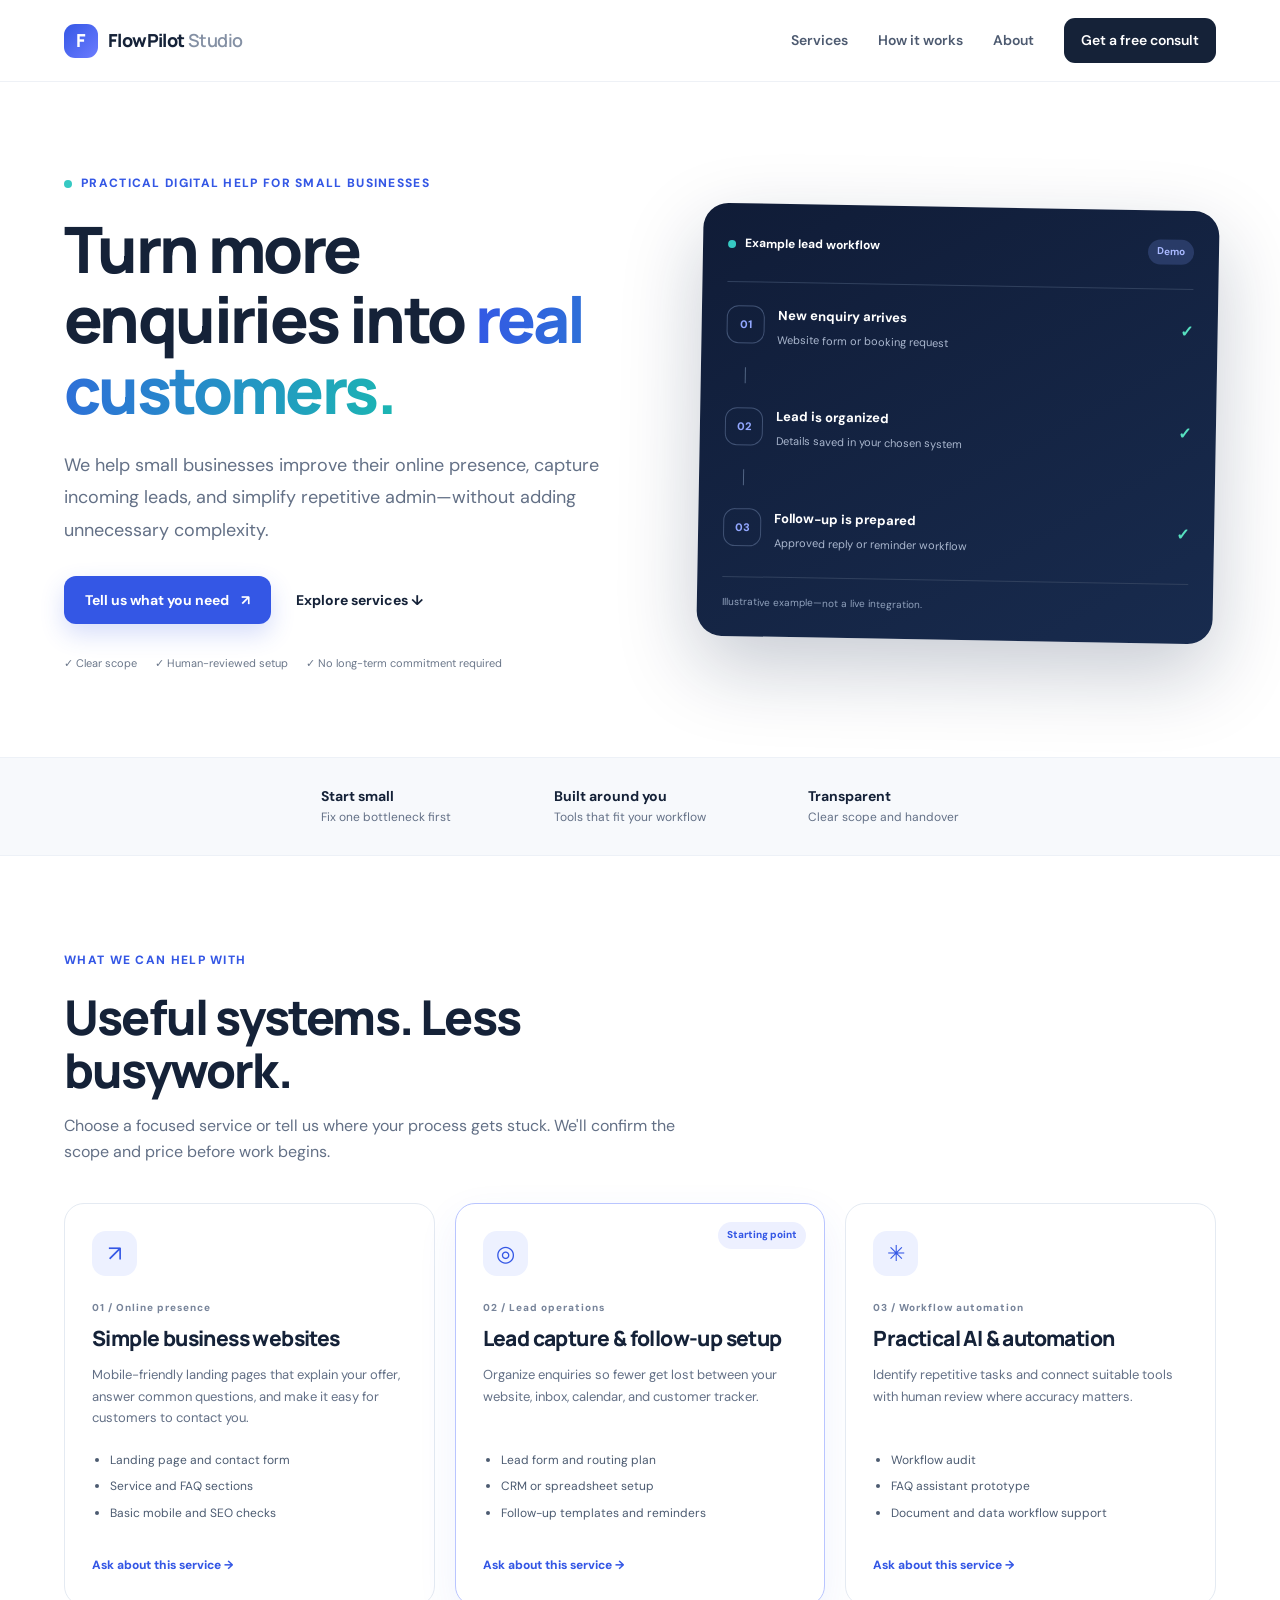
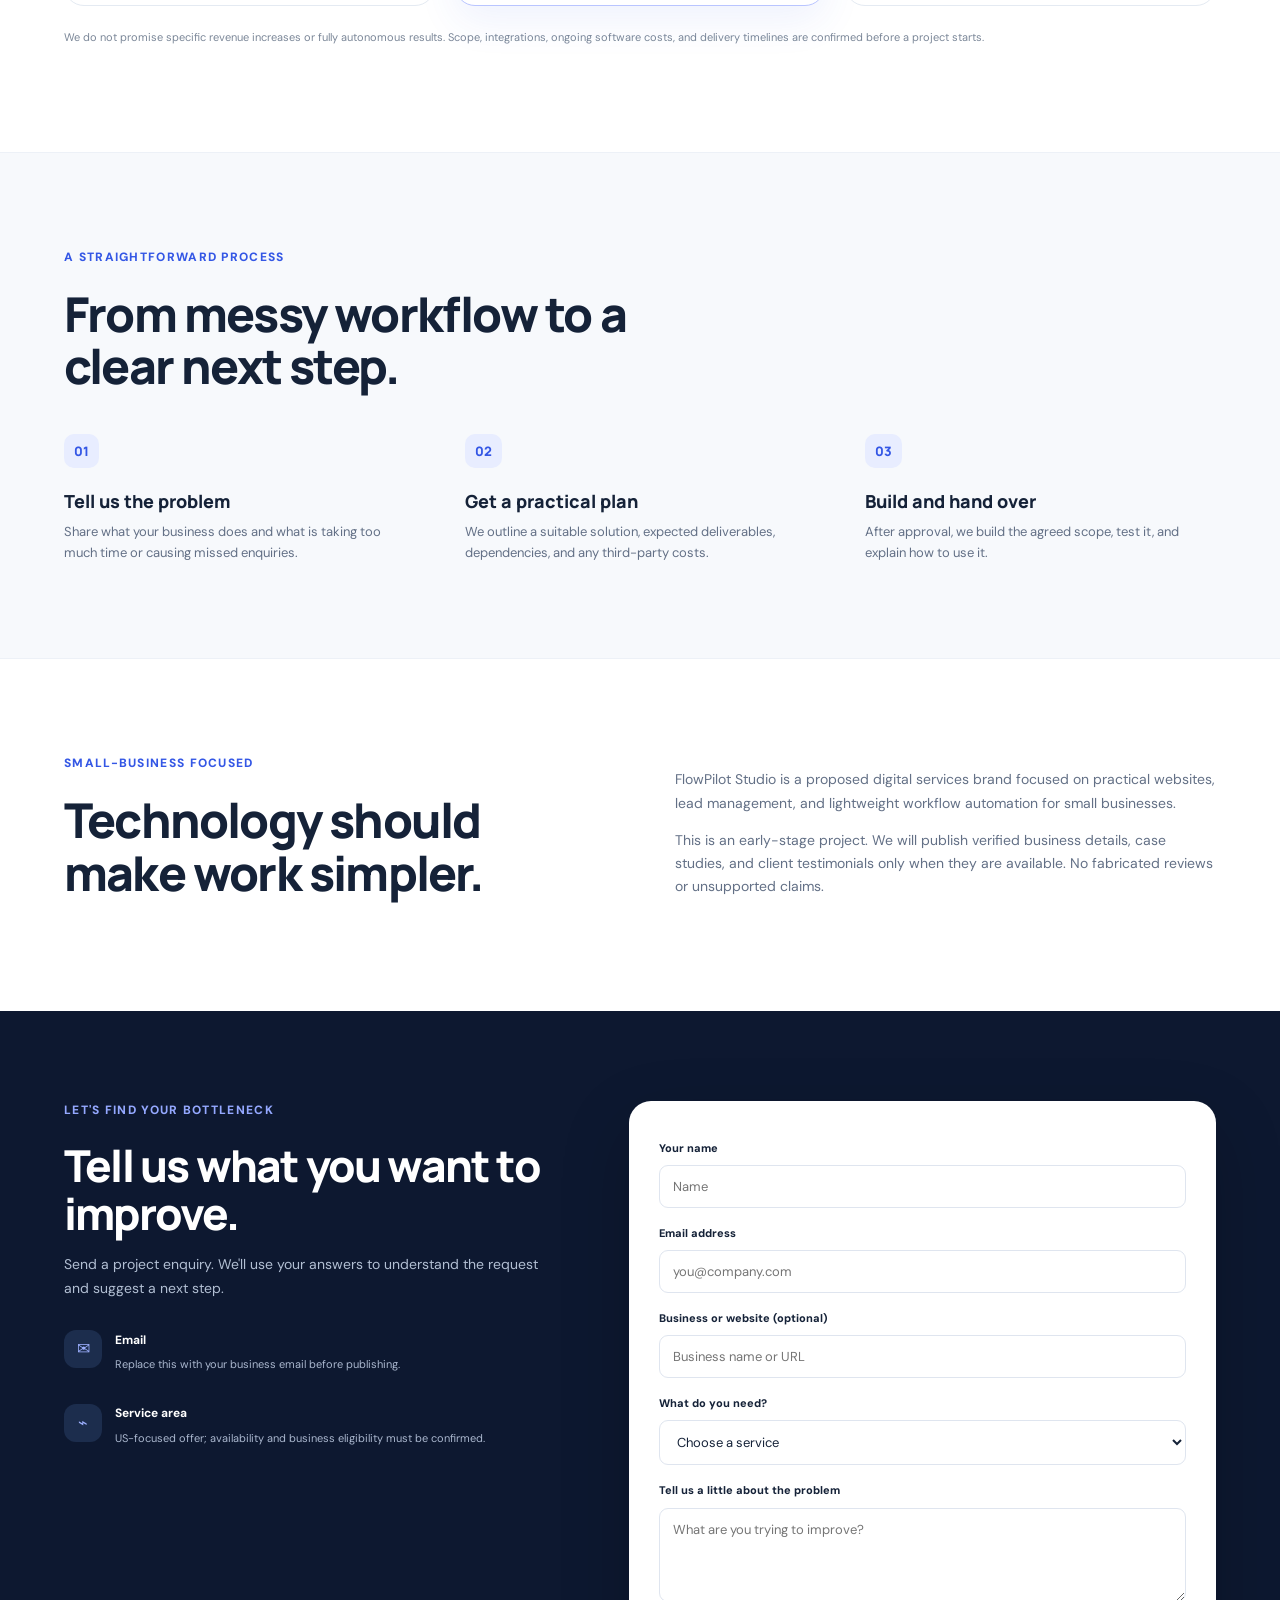
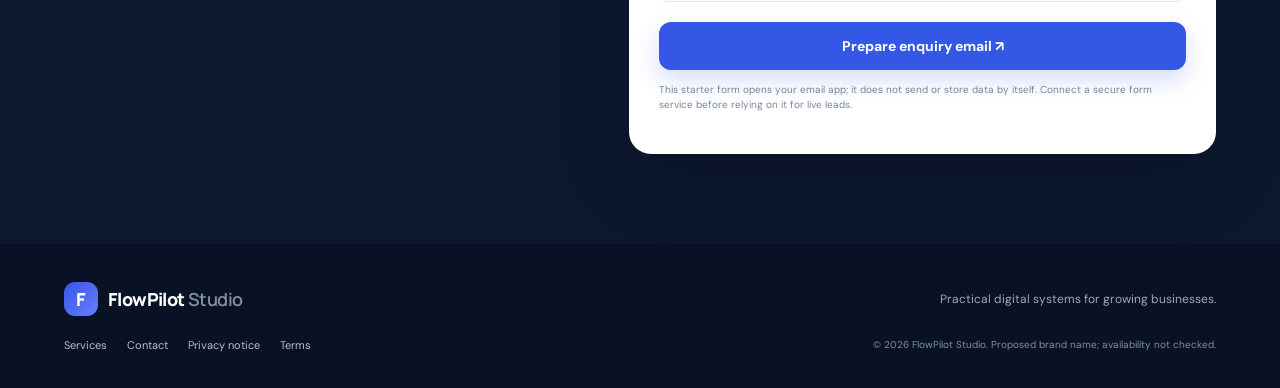
==== index.html @ fbc251c9 "Add files via upload" ====
<!doctype html>
<html lang="en">
<head>
  <meta charset="utf-8">
  <meta name="viewport" content="width=device-width, initial-scale=1">
  <meta name="description" content="Practical websites, lead capture, and workflow automation for small businesses.">
  <title>FlowPilot Studio — Turn more enquiries into customers</title>
  <link rel="stylesheet" href="styles.css">
</head>
<body>
  <header class="site-header">
    <a class="brand" href="#top" aria-label="FlowPilot Studio home"><span class="brand-mark">F</span><span>FlowPilot<span class="muted"> Studio</span></span></a>
    <button class="menu-toggle" aria-expanded="false" aria-controls="nav">Menu</button>
    <nav id="nav" class="nav">
      <a href="#services">Services</a><a href="#process">How it works</a><a href="#about">About</a><a class="nav-cta" href="#contact">Get a free consult</a>
    </nav>
  </header>

  <main id="top">
    <section class="hero section-wrap">
      <div class="hero-copy">
        <p class="eyebrow"><span class="dot"></span> Practical digital help for small businesses</p>
        <h1>Turn more enquiries into <span class="gradient-text">real customers.</span></h1>
        <p class="hero-lede">We help small businesses improve their online presence, capture incoming leads, and simplify repetitive admin—without adding unnecessary complexity.</p>
        <div class="hero-actions"><a class="button primary" href="#contact">Tell us what you need <span aria-hidden="true">↗</span></a><a class="text-link" href="#services">Explore services ↓</a></div>
        <div class="trust-row"><span>✓ Clear scope</span><span>✓ Human-reviewed setup</span><span>✓ No long-term commitment required</span></div>
      </div>
      <div class="hero-card" aria-label="Example lead workflow illustration">
        <div class="card-top"><span class="live-dot"></span> Example lead workflow <span class="pill">Demo</span></div>
        <div class="workflow-step"><div class="step-icon">01</div><div><strong>New enquiry arrives</strong><p>Website form or booking request</p></div><span class="check">✓</span></div>
        <div class="connector"></div>
        <div class="workflow-step"><div class="step-icon">02</div><div><strong>Lead is organized</strong><p>Details saved in your chosen system</p></div><span class="check">✓</span></div>
        <div class="connector"></div>
        <div class="workflow-step"><div class="step-icon">03</div><div><strong>Follow-up is prepared</strong><p>Approved reply or reminder workflow</p></div><span class="check">✓</span></div>
        <div class="note">Illustrative example—not a live integration.</div>
      </div>
    </section>

    <section class="proof-band">
      <div><strong>Start small</strong><span>Fix one bottleneck first</span></div>
      <div><strong>Built around you</strong><span>Tools that fit your workflow</span></div>
      <div><strong>Transparent</strong><span>Clear scope and handover</span></div>
    </section>

    <section id="services" class="section-wrap section">
      <div class="section-heading"><p class="eyebrow">What we can help with</p><h2>Useful systems. Less busywork.</h2><p>Choose a focused service or tell us where your process gets stuck. We'll confirm the scope and price before work begins.</p></div>
      <div class="service-grid">
        <article class="service-card"><div class="service-icon">↗</div><p class="service-label">01 / Online presence</p><h3>Simple business websites</h3><p>Mobile-friendly landing pages that explain your offer, answer common questions, and make it easy for customers to contact you.</p><ul><li>Landing page and contact form</li><li>Service and FAQ sections</li><li>Basic mobile and SEO checks</li></ul><a href="#contact" class="card-link" data-service="Simple business website">Ask about this service →</a></article>
        <article class="service-card featured"><div class="feature-badge">Starting point</div><div class="service-icon">◎</div><p class="service-label">02 / Lead operations</p><h3>Lead capture & follow-up setup</h3><p>Organize enquiries so fewer get lost between your website, inbox, calendar, and customer tracker.</p><ul><li>Lead form and routing plan</li><li>CRM or spreadsheet setup</li><li>Follow-up templates and reminders</li></ul><a href="#contact" class="card-link" data-service="Lead capture and follow-up setup">Ask about this service →</a></article>
        <article class="service-card"><div class="service-icon">✳</div><p class="service-label">03 / Workflow automation</p><h3>Practical AI & automation</h3><p>Identify repetitive tasks and connect suitable tools with human review where accuracy matters.</p><ul><li>Workflow audit</li><li>FAQ assistant prototype</li><li>Document and data workflow support</li></ul><a href="#contact" class="card-link" data-service="Workflow automation or AI prototype">Ask about this service →</a></article>
      </div>
      <p class="fine-print">We do not promise specific revenue increases or fully autonomous results. Scope, integrations, ongoing software costs, and delivery timelines are confirmed before a project starts.</p>
    </section>

    <section id="process" class="process-section">
      <div class="section-wrap section">
        <div class="section-heading"><p class="eyebrow">A straightforward process</p><h2>From messy workflow to a clear next step.</h2></div>
        <div class="process-grid">
          <div><span class="process-number">01</span><h3>Tell us the problem</h3><p>Share what your business does and what is taking too much time or causing missed enquiries.</p></div>
          <div><span class="process-number">02</span><h3>Get a practical plan</h3><p>We outline a suitable solution, expected deliverables, dependencies, and any third-party costs.</p></div>
          <div><span class="process-number">03</span><h3>Build and hand over</h3><p>After approval, we build the agreed scope, test it, and explain how to use it.</p></div>
        </div>
      </div>
    </section>

    <section id="about" class="section-wrap about-section">
      <div><p class="eyebrow">Small-business focused</p><h2>Technology should make work simpler.</h2></div>
      <div><p>FlowPilot Studio is a proposed digital services brand focused on practical websites, lead management, and lightweight workflow automation for small businesses.</p><p>This is an early-stage project. We will publish verified business details, case studies, and client testimonials only when they are available. No fabricated reviews or unsupported claims.</p></div>
    </section>

    <section id="contact" class="contact-section">
      <div class="section-wrap contact-layout">
        <div><p class="eyebrow">Let's find your bottleneck</p><h2>Tell us what you want to improve.</h2><p>Send a project enquiry. We'll use your answers to understand the request and suggest a next step.</p><div class="contact-detail"><span class="contact-icon">✉</span><div><strong>Email</strong><p>Replace this with your business email before publishing.</p></div></div><div class="contact-detail"><span class="contact-icon">⌁</span><div><strong>Service area</strong><p>US-focused offer; availability and business eligibility must be confirmed.</p></div></div></div>
        <form id="enquiry-form" class="contact-form">
          <label for="name">Your name</label><input id="name" name="name" autocomplete="name" required placeholder="Name">
          <label for="email">Email address</label><input id="email" name="email" type="email" autocomplete="email" required placeholder="you@company.com">
          <label for="business">Business or website (optional)</label><input id="business" name="business" placeholder="Business name or URL">
          <label for="service">What do you need?</label><select id="service" name="service" required><option value="">Choose a service</option><option>Simple business website</option><option>Lead capture and follow-up setup</option><option>Workflow automation or AI prototype</option><option>Not sure yet — help me decide</option></select>
          <label for="details">Tell us a little about the problem</label><textarea id="details" name="details" rows="4" required placeholder="What are you trying to improve?"></textarea>
          <button class="button primary full-width" type="submit">Prepare enquiry email ↗</button>
          <p class="form-note">This starter form opens your email app; it does not send or store data by itself. Connect a secure form service before relying on it for live leads.</p>
          <p id="form-status" class="form-status" role="status"></p>
        </form>
      </div>
    </section>
  </main>

  <footer class="footer"><div class="footer-inner"><a class="brand" href="#top"><span class="brand-mark">F</span><span>FlowPilot<span class="muted"> Studio</span></span></a><p>Practical digital systems for growing businesses.</p><div class="footer-links"><a href="#services">Services</a><a href="#contact">Contact</a><a href="privacy.html">Privacy notice</a><a href="terms.html">Terms</a></div><small>© <span id="year"></span> FlowPilot Studio. Proposed brand name; availability not checked.</small></div></footer>
  <script src="script.js"></script>
</body>
</html>
---- styles.css ----
@import url('https://fonts.googleapis.com/css2?family=DM+Sans:wght@400;500;600;700&family=Manrope:wght@400;500;600;700;800&display=swap');
:root{--ink:#152238;--muted:#637086;--paper:#f7f9fc;--line:#e4eaf2;--blue:#3457e5;--cyan:#36c9c3;--navy:#0d1830;--white:#fff;--radius:22px;--shadow:0 24px 60px rgba(18,36,70,.10)}
*{box-sizing:border-box}html{scroll-behavior:smooth}body{margin:0;background:var(--white);color:var(--ink);font-family:"DM Sans",sans-serif;line-height:1.65}a{color:inherit;text-decoration:none}.site-header{height:82px;padding:0 max(5vw,22px);display:flex;align-items:center;justify-content:space-between;border-bottom:1px solid #eef1f6;background:rgba(255,255,255,.94);position:sticky;top:0;z-index:10;backdrop-filter:blur(14px)}.brand{display:flex;gap:10px;align-items:center;font-family:Manrope,sans-serif;font-weight:800;font-size:18px;letter-spacing:-.6px}.brand-mark{display:grid;place-items:center;width:34px;height:34px;border-radius:11px;color:#fff;background:linear-gradient(135deg,var(--blue),#6c7cff);font-weight:800}.muted{color:#8490a4;font-weight:600}.nav{display:flex;align-items:center;gap:30px;font-size:14px;font-weight:600}.nav>a:not(.nav-cta){color:#4d5a70}.nav-cta{background:var(--ink);color:#fff;padding:11px 17px;border-radius:11px}.menu-toggle{display:none}.section-wrap{width:min(1160px,90%);margin:auto}.hero{padding:92px 0 85px;display:grid;grid-template-columns:1.05fr .95fr;gap:65px;align-items:center}.eyebrow{display:flex;align-items:center;gap:9px;color:var(--blue);font-size:12px;letter-spacing:1.3px;text-transform:uppercase;font-weight:800;margin:0 0 20px}.dot,.live-dot{width:8px;height:8px;border-radius:50%;background:var(--cyan);display:inline-block}.hero h1,.section-heading h2,.about-section h2,.contact-layout h2{font-family:Manrope,sans-serif;letter-spacing:-2.6px;line-height:1.1;font-size:clamp(42px,5vw,66px);margin:0 0 24px;font-weight:800}.gradient-text{background:linear-gradient(100deg,var(--blue),#1bb6b2);-webkit-background-clip:text;background-clip:text;color:transparent}.hero-lede{font-size:18px;color:var(--muted);max-width:570px;line-height:1.8}.hero-actions{display:flex;align-items:center;gap:25px;margin:30px 0}.button{display:inline-flex;align-items:center;justify-content:center;gap:12px;border:0;border-radius:12px;padding:15px 21px;font:700 14px "DM Sans",sans-serif;cursor:pointer}.primary{color:white;background:var(--blue);box-shadow:0 10px 25px rgba(52,87,229,.2)}.primary:hover{background:#2847c9;transform:translateY(-1px)}.text-link{font-size:14px;font-weight:700}.trust-row{display:flex;gap:18px;flex-wrap:wrap;font-size:11px;color:#6b778a}.hero-card{background:linear-gradient(150deg,#101c37,#182b4e);color:#fff;padding:25px;border-radius:25px;box-shadow:0 30px 80px rgba(14,30,63,.23);transform:rotate(1deg)}.card-top{display:flex;align-items:center;gap:9px;font-size:12px;font-weight:700;padding:4px 0 24px;border-bottom:1px solid #31415e}.pill{margin-left:auto;color:#a9b9ff;background:#293b67;border-radius:30px;padding:4px 9px;font-size:10px}.workflow-step{display:flex;align-items:center;gap:13px;padding:19px 0}.step-icon{height:38px;width:38px;flex-shrink:0;display:grid;place-items:center;border:1px solid #405274;border-radius:12px;color:#92a7ff;font-size:11px;font-weight:800}.workflow-step strong{font-size:13px}.workflow-step p{font-size:11px;color:#aab7ce;margin:3px 0 0}.check{margin-left:auto;color:#57e1c0;font-weight:800}.connector{height:16px;width:1px;background:#526584;margin-left:19px}.note{font-size:10px;color:#91a2bd;border-top:1px solid #31415e;padding-top:17px;margin-top:6px}.proof-band{display:flex;justify-content:center;gap:clamp(30px,8vw,120px);background:var(--paper);padding:27px 5%;border-top:1px solid #edf1f7;border-bottom:1px solid #edf1f7}.proof-band div{display:flex;flex-direction:column}.proof-band strong{font-size:14px}.proof-band span{font-size:12px;color:var(--muted)}.section{padding-top:95px;padding-bottom:95px}.section-heading{max-width:650px;margin-bottom:38px}.section-heading h2,.about-section h2,.contact-layout h2{font-size:clamp(34px,4vw,48px);letter-spacing:-1.8px;margin-bottom:16px}.section-heading>p:not(.eyebrow){color:var(--muted);margin:0}.service-grid{display:grid;grid-template-columns:repeat(3,1fr);gap:20px}.service-card{position:relative;padding:27px;border:1px solid var(--line);border-radius:20px;background:white;transition:.2s}.service-card:hover{transform:translateY(-4px);box-shadow:var(--shadow)}.service-card.featured{border-color:#b9c5ff;box-shadow:0 15px 40px rgba(52,87,229,.08)}.feature-badge{position:absolute;right:18px;top:18px;background:#edf0ff;color:var(--blue);border-radius:30px;padding:5px 9px;font-size:10px;font-weight:800}.service-icon{height:45px;width:45px;display:grid;place-items:center;background:#edf1ff;color:var(--blue);border-radius:14px;font-size:22px}.service-label{font-size:10px;font-weight:800;letter-spacing:1px;color:#77849a;margin:24px 0 8px}.service-card h3{font:800 21px Manrope,sans-serif;line-height:1.25;letter-spacing:-.6px;margin:0 0 12px}.service-card>p:not(.service-label){font-size:13px;color:var(--muted);min-height:65px}.service-card ul{padding-left:18px;color:#4c5b71;font-size:12px;line-height:2.2;margin:18px 0 25px}.card-link{color:var(--blue);font-size:12px;font-weight:800}.fine-print{font-size:11px;color:#7b8798;margin-top:22px}.process-section{background:var(--paper);border-top:1px solid #edf1f7;border-bottom:1px solid #edf1f7}.process-grid{display:grid;grid-template-columns:repeat(3,1fr);gap:50px;margin-top:45px}.process-number{font:800 13px Manrope,sans-serif;color:var(--blue);background:#e8edff;border-radius:10px;padding:8px 10px}.process-grid h3{font:800 18px Manrope,sans-serif;margin:24px 0 8px}.process-grid p{font-size:13px;color:var(--muted);margin:0}.about-section{display:grid;grid-template-columns:1fr 1fr;gap:70px;padding-top:95px;padding-bottom:95px}.about-section h2{max-width:430px}.about-section>div:nth-child(2){color:var(--muted);font-size:14px}.contact-section{background:var(--navy);color:white;padding:90px 0}.contact-layout{display:grid;grid-template-columns:.9fr 1.1fr;gap:85px;align-items:start}.contact-layout .eyebrow{color:#94a8ff}.contact-layout h2{font-size:44px}.contact-layout>div>p:not(.eyebrow){color:#b2bfd3;font-size:14px}.contact-detail{display:flex;gap:13px;align-items:center;margin-top:26px}.contact-icon{width:38px;height:38px;border-radius:12px;background:#1c2d4d;display:grid;place-items:center;color:#9db0ff}.contact-detail strong{font-size:12px}.contact-detail p{margin:3px 0 0;font-size:11px;color:#aab7ce}.contact-form{background:white;color:var(--ink);padding:30px;border-radius:22px;box-shadow:0 25px 70px rgba(0,0,0,.2);display:grid;gap:8px}.contact-form label{font-size:11px;font-weight:800;margin-top:8px}.contact-form input,.contact-form select,.contact-form textarea{font:13px "DM Sans",sans-serif;color:var(--ink);padding:12px 13px;border:1px solid #dfe5ef;border-radius:9px;width:100%;background:#fff}.contact-form input:focus,.contact-form select:focus,.contact-form textarea:focus{outline:2px solid #b7c4ff;border-color:var(--blue)}.full-width{width:100%;margin-top:12px}.form-note,.form-status{font-size:10px;color:#77849a;line-height:1.5;margin:4px 0 0}.form-status{color:#176b51}.footer{padding:34px 5%;background:#091225;color:#fff}.footer-inner{width:min(1160px,100%);margin:auto;display:grid;grid-template-columns:1fr 1fr;gap:15px;align-items:center}.footer-inner>p{font-size:12px;color:#9aa8bd;text-align:right}.footer-links{display:flex;gap:20px;flex-wrap:wrap;font-size:11px;color:#b3bfd1}.footer-inner small{font-size:10px;color:#7f8ca3;text-align:right}.menu-toggle{border:1px solid var(--line);background:white;border-radius:9px;padding:8px 11px}
@media(max-width:850px){.hero{grid-template-columns:1fr;gap:40px;padding-top:65px}.hero-card{max-width:580px;transform:none}.service-grid{grid-template-columns:1fr}.service-card>p:not(.service-label){min-height:0}.process-grid{gap:25px}.contact-layout{gap:35px}.about-section{gap:30px}}
@media(max-width:620px){.site-header{height:70px}.menu-toggle{display:block}.nav{display:none;position:absolute;top:69px;left:0;right:0;background:white;padding:18px 5%;border-bottom:1px solid var(--line);flex-direction:column;align-items:stretch;gap:17px}.nav.open{display:flex}.nav-cta{text-align:center}.hero{padding:55px 0}.hero h1{font-size:43px;letter-spacing:-1.8px}.hero-lede{font-size:15px}.hero-actions{align-items:flex-start;flex-direction:column;gap:16px}.proof-band{align-items:flex-start;gap:15px;flex-direction:column;padding:25px 7%}.section{padding-top:65px;padding-bottom:65px}.process-grid,.about-section,.contact-layout{grid-template-columns:1fr}.process-grid{gap:32px}.about-section{padding-top:65px;padding-bottom:65px}.contact-section{padding:65px 0}.contact-layout h2{font-size:36px}.contact-form{padding:22px}.footer-inner{grid-template-columns:1fr}.footer-inner>p,.footer-inner small{text-align:left}.footer-links{gap:14px}}
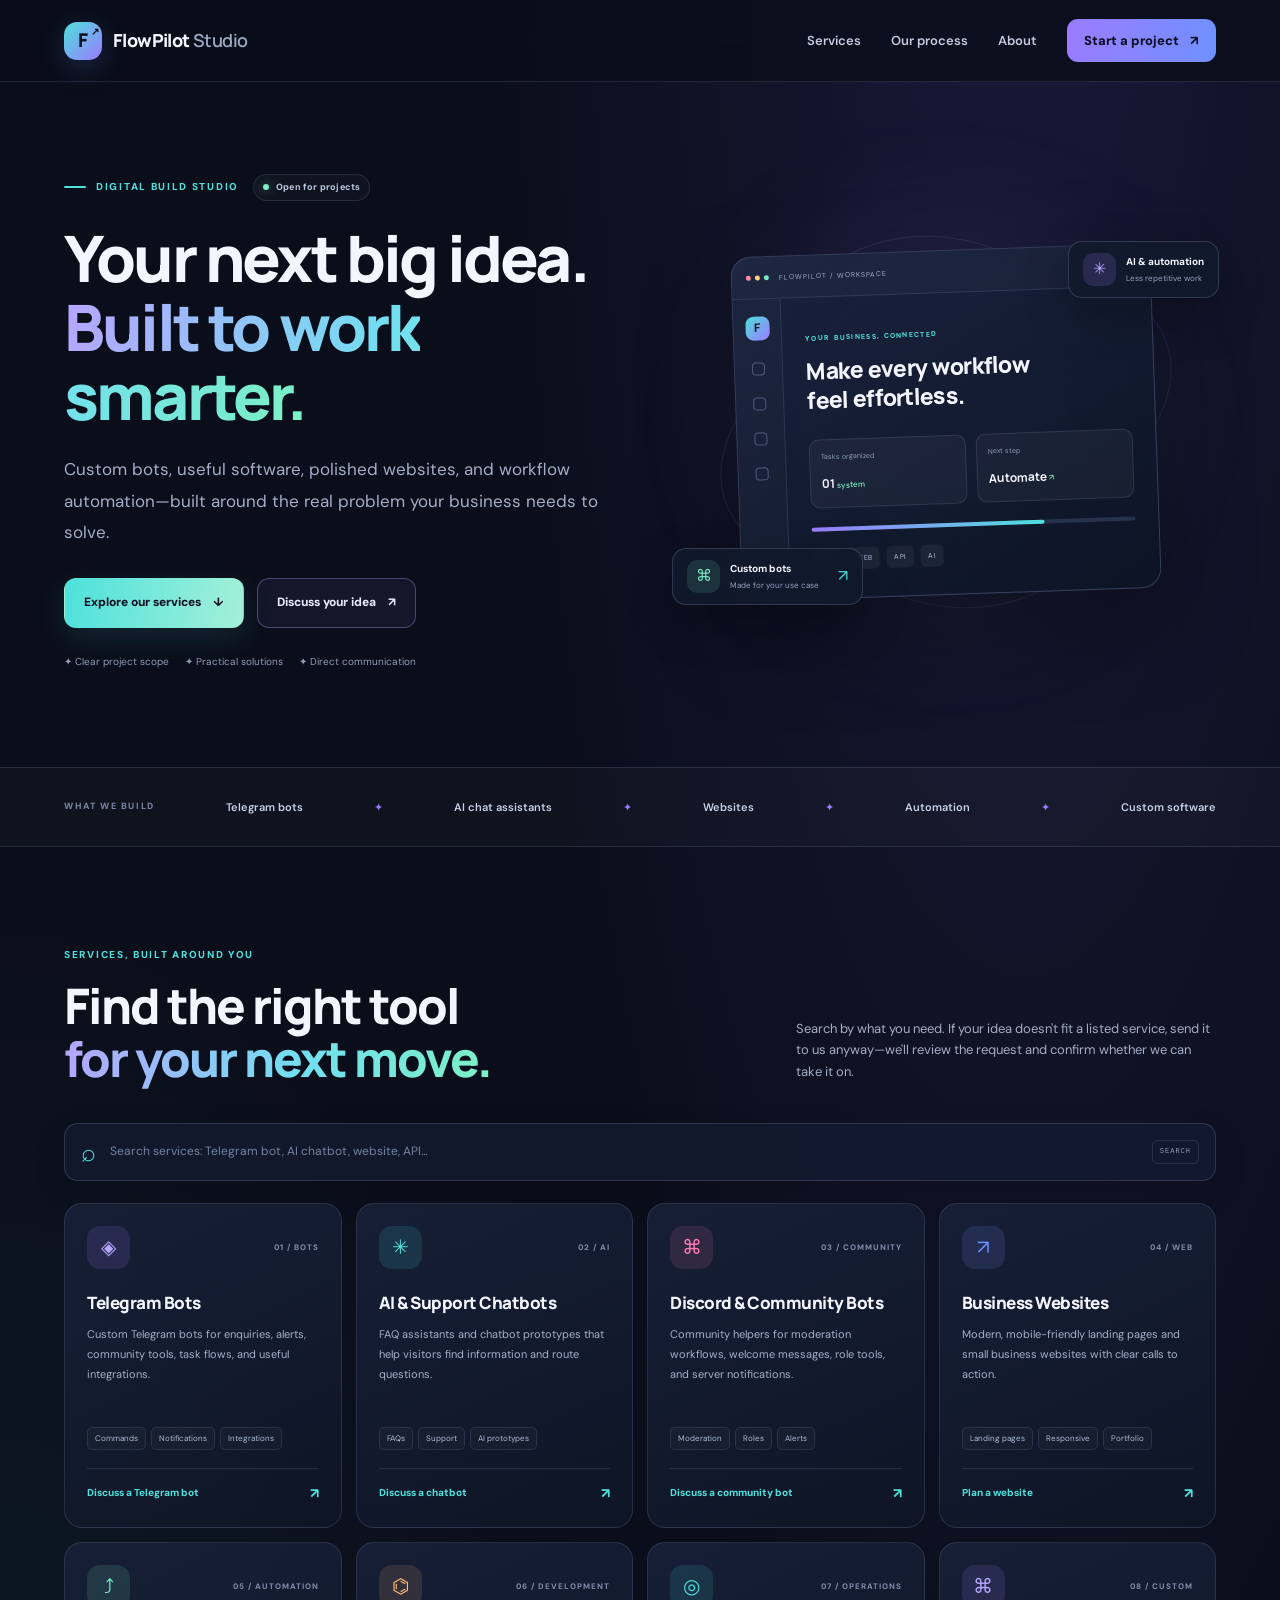
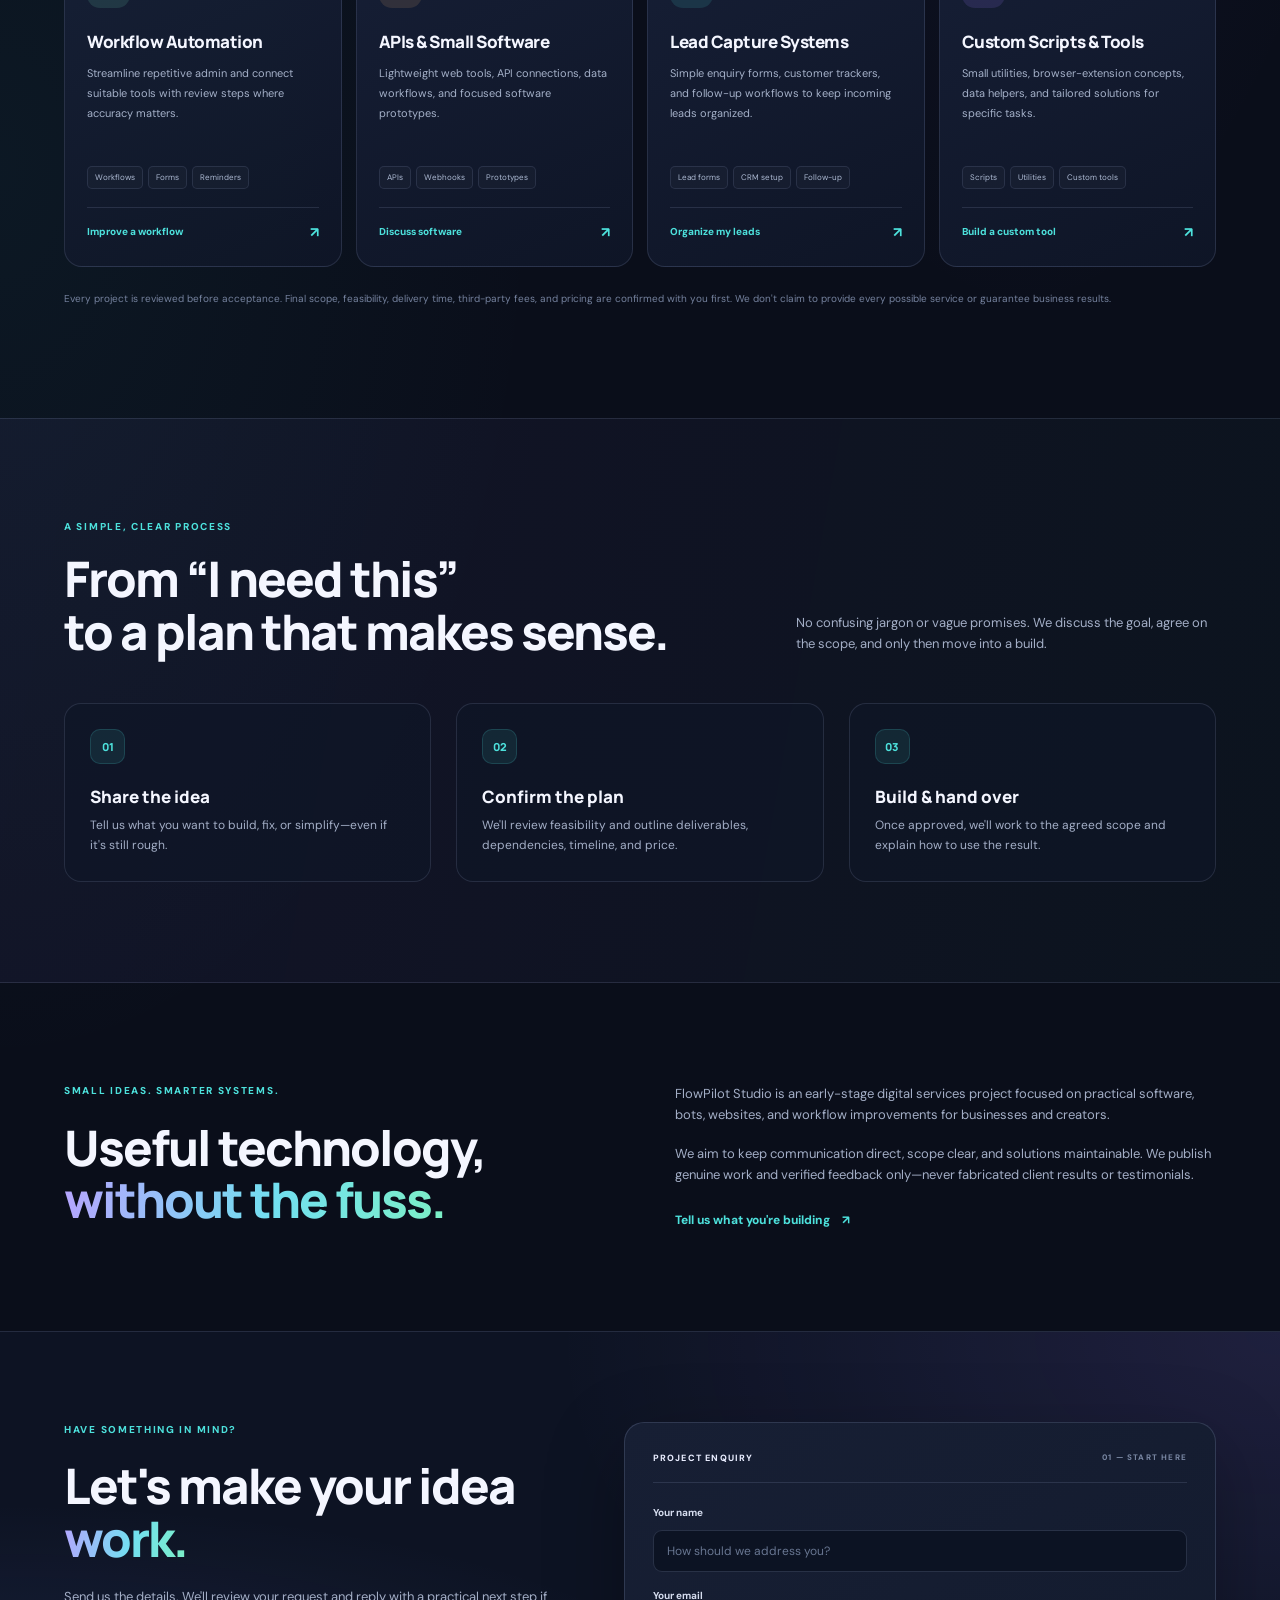
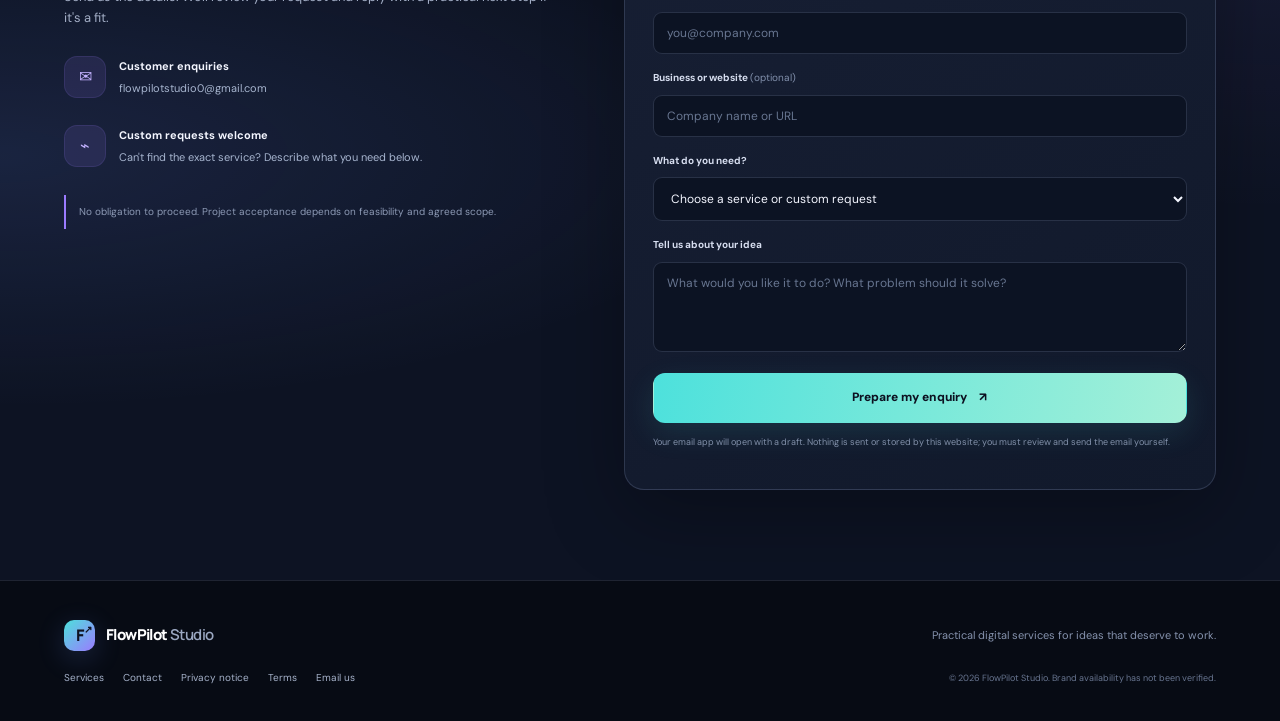
==== commit 0cc4793a: "Add files via upload" ====
--- a/index.html
+++ b/index.html
@@ -3,89 +3,67 @@
 <head>
   <meta charset="utf-8">
   <meta name="viewport" content="width=device-width, initial-scale=1">
-  <meta name="description" content="Practical websites, lead capture, and workflow automation for small businesses.">
-  <title>FlowPilot Studio — Turn more enquiries into customers</title>
+  <meta name="theme-color" content="#0b1020">
+  <meta name="description" content="FlowPilot Studio builds practical Telegram bots, chatbots, business websites, integrations, and workflow automation for growing businesses.">
+  <title>FlowPilot Studio — Bots, software & smarter workflows</title>
+  <link rel="preconnect" href="https://fonts.googleapis.com">
+  <link rel="preconnect" href="https://fonts.gstatic.com" crossorigin>
+  <link href="https://fonts.googleapis.com/css2?family=DM+Sans:wght@400;500;600;700&family=Manrope:wght@400;500;600;700;800&display=swap" rel="stylesheet">
   <link rel="stylesheet" href="styles.css">
 </head>
 <body>
   <header class="site-header">
-    <a class="brand" href="#top" aria-label="FlowPilot Studio home"><span class="brand-mark">F</span><span>FlowPilot<span class="muted"> Studio</span></span></a>
-    <button class="menu-toggle" aria-expanded="false" aria-controls="nav">Menu</button>
-    <nav id="nav" class="nav">
-      <a href="#services">Services</a><a href="#process">How it works</a><a href="#about">About</a><a class="nav-cta" href="#contact">Get a free consult</a>
-    </nav>
+    <a class="brand" href="#top" aria-label="FlowPilot Studio home"><span class="brand-mark">F<span>↗</span></span><span>FlowPilot<span class="muted"> Studio</span></span></a>
+    <button class="menu-toggle" aria-expanded="false" aria-controls="nav" aria-label="Toggle navigation">☰</button>
+    <nav id="nav" class="nav"><a href="#services">Services</a><a href="#process">Our process</a><a href="#about">About</a><a class="nav-cta" href="#contact">Start a project <span>↗</span></a></nav>
   </header>
 
   <main id="top">
     <section class="hero section-wrap">
       <div class="hero-copy">
-        <p class="eyebrow"><span class="dot"></span> Practical digital help for small businesses</p>
-        <h1>Turn more enquiries into <span class="gradient-text">real customers.</span></h1>
-        <p class="hero-lede">We help small businesses improve their online presence, capture incoming leads, and simplify repetitive admin—without adding unnecessary complexity.</p>
-        <div class="hero-actions"><a class="button primary" href="#contact">Tell us what you need <span aria-hidden="true">↗</span></a><a class="text-link" href="#services">Explore services ↓</a></div>
-        <div class="trust-row"><span>✓ Clear scope</span><span>✓ Human-reviewed setup</span><span>✓ No long-term commitment required</span></div>
+        <p class="eyebrow"><span class="eyebrow-line"></span> DIGITAL BUILD STUDIO <span class="status-pill"><i></i> Open for projects</span></p>
+        <h1>Your next big idea.<br><span class="gradient-text">Built to work smarter.</span></h1>
+        <p class="hero-lede">Custom bots, useful software, polished websites, and workflow automation—built around the real problem your business needs to solve.</p>
+        <div class="hero-actions"><a class="button primary" href="#services">Explore our services <span>↓</span></a><a class="button secondary" href="#contact">Discuss your idea <span>↗</span></a></div>
+        <div class="trust-row"><span>✦ Clear project scope</span><span>✦ Practical solutions</span><span>✦ Direct communication</span></div>
       </div>
-      <div class="hero-card" aria-label="Example lead workflow illustration">
-        <div class="card-top"><span class="live-dot"></span> Example lead workflow <span class="pill">Demo</span></div>
-        <div class="workflow-step"><div class="step-icon">01</div><div><strong>New enquiry arrives</strong><p>Website form or booking request</p></div><span class="check">✓</span></div>
-        <div class="connector"></div>
-        <div class="workflow-step"><div class="step-icon">02</div><div><strong>Lead is organized</strong><p>Details saved in your chosen system</p></div><span class="check">✓</span></div>
-        <div class="connector"></div>
-        <div class="workflow-step"><div class="step-icon">03</div><div><strong>Follow-up is prepared</strong><p>Approved reply or reminder workflow</p></div><span class="check">✓</span></div>
-        <div class="note">Illustrative example—not a live integration.</div>
+      <div class="hero-visual" aria-label="Illustration of connected software tools">
+        <div class="visual-glow"></div>
+        <div class="orbit orbit-one"></div><div class="orbit orbit-two"></div>
+        <div class="floating-chip chip-top"><span class="chip-icon purple">✳</span><span><b>AI & automation</b><small>Less repetitive work</small></span></div>
+        <div class="main-visual-card"><div class="visual-card-head"><span class="window-dots"><i></i><i></i><i></i></span><span>FLOWPILOT / WORKSPACE</span><span class="tiny-live">LIVE CONCEPT</span></div><div class="visual-card-body"><div class="visual-sidebar"><b>F</b><span></span><span></span><span></span><span></span></div><div class="visual-content"><p class="visual-kicker">YOUR BUSINESS, CONNECTED</p><h3>Make every workflow<br>feel effortless.</h3><div class="mini-stat-row"><div><small>Tasks organized</small><b>01 <em>system</em></b></div><div><small>Next step</small><b>Automate <em>↗</em></b></div></div><div class="progress-line"><span></span></div><div class="visual-tag-row"><span>BOT</span><span>WEB</span><span>API</span><span>AI</span></div></div></div></div>
+        <div class="floating-chip chip-bottom"><span class="chip-icon mint">⌘</span><span><b>Custom bots</b><small>Made for your use case</small></span><span class="chip-arrow">↗</span></div>
       </div>
     </section>
 
-    <section class="proof-band">
-      <div><strong>Start small</strong><span>Fix one bottleneck first</span></div>
-      <div><strong>Built around you</strong><span>Tools that fit your workflow</span></div>
-      <div><strong>Transparent</strong><span>Clear scope and handover</span></div>
+    <section class="capability-strip"><div class="section-wrap strip-inner"><span>WHAT WE BUILD</span><b>Telegram bots</b><i>✦</i><b>AI chat assistants</b><i>✦</i><b>Websites</b><i>✦</i><b>Automation</b><i>✦</i><b>Custom software</b></div></section>
+
+    <section id="services" class="section-wrap section services-section">
+      <div class="section-heading"><div><p class="eyebrow">SERVICES, BUILT AROUND YOU</p><h2>Find the right tool<br><span class="gradient-text">for your next move.</span></h2></div><p>Search by what you need. If your idea doesn't fit a listed service, send it to us anyway—we'll review the request and confirm whether we can take it on.</p></div>
+      <div class="service-search"><span class="search-icon">⌕</span><input id="service-search" type="search" placeholder="Search services: Telegram bot, AI chatbot, website, API…" aria-label="Search services"><kbd>SEARCH</kbd></div>
+      <div id="service-grid" class="service-grid">
+        <article class="service-card" data-keywords="telegram bot telegram bots chat bot notifications commands customer support lead generation integrations python"><div class="service-top"><span class="service-icon violet">◈</span><span class="service-index">01 / BOTS</span></div><h3>Telegram Bots</h3><p>Custom Telegram bots for enquiries, alerts, community tools, task flows, and useful integrations.</p><div class="tag-row"><span>Commands</span><span>Notifications</span><span>Integrations</span></div><a href="#contact" class="card-link" data-service="Telegram bot development">Discuss a Telegram bot <span>↗</span></a></article>
+        <article class="service-card" data-keywords="ai chatbot customer support website chat assistant faq automation openai support bot"><div class="service-top"><span class="service-icon cyan">✳</span><span class="service-index">02 / AI</span></div><h3>AI & Support Chatbots</h3><p>FAQ assistants and chatbot prototypes that help visitors find information and route questions.</p><div class="tag-row"><span>FAQs</span><span>Support</span><span>AI prototypes</span></div><a href="#contact" class="card-link" data-service="AI or customer support chatbot">Discuss a chatbot <span>↗</span></a></article>
+        <article class="service-card" data-keywords="discord bot moderation community server roles welcome notifications game community bot"><div class="service-top"><span class="service-icon pink">⌘</span><span class="service-index">03 / COMMUNITY</span></div><h3>Discord & Community Bots</h3><p>Community helpers for moderation workflows, welcome messages, role tools, and server notifications.</p><div class="tag-row"><span>Moderation</span><span>Roles</span><span>Alerts</span></div><a href="#contact" class="card-link" data-service="Discord or community bot">Discuss a community bot <span>↗</span></a></article>
+        <article class="service-card" data-keywords="website web design landing page business site portfolio responsive html css javascript website development"><div class="service-top"><span class="service-icon blue">↗</span><span class="service-index">04 / WEB</span></div><h3>Business Websites</h3><p>Modern, mobile-friendly landing pages and small business websites with clear calls to action.</p><div class="tag-row"><span>Landing pages</span><span>Responsive</span><span>Portfolio</span></div><a href="#contact" class="card-link" data-service="Business website or landing page">Plan a website <span>↗</span></a></article>
+        <article class="service-card" data-keywords="workflow automation integrations repetitive tasks forms spreadsheet crm follow up process automation"><div class="service-top"><span class="service-icon mint">⤴</span><span class="service-index">05 / AUTOMATION</span></div><h3>Workflow Automation</h3><p>Streamline repetitive admin and connect suitable tools with review steps where accuracy matters.</p><div class="tag-row"><span>Workflows</span><span>Forms</span><span>Reminders</span></div><a href="#contact" class="card-link" data-service="Workflow automation">Improve a workflow <span>↗</span></a></article>
+        <article class="service-card" data-keywords="api integration backend database flask express javascript python crud webhooks software development"><div class="service-top"><span class="service-icon orange">⌬</span><span class="service-index">06 / DEVELOPMENT</span></div><h3>APIs & Small Software</h3><p>Lightweight web tools, API connections, data workflows, and focused software prototypes.</p><div class="tag-row"><span>APIs</span><span>Webhooks</span><span>Prototypes</span></div><a href="#contact" class="card-link" data-service="API integration or small software">Discuss software <span>↗</span></a></article>
+        <article class="service-card" data-keywords="lead capture crm customer tracking enquiry form email follow up spreadsheet booking leads"><div class="service-top"><span class="service-icon cyan">◎</span><span class="service-index">07 / OPERATIONS</span></div><h3>Lead Capture Systems</h3><p>Simple enquiry forms, customer trackers, and follow-up workflows to keep incoming leads organized.</p><div class="tag-row"><span>Lead forms</span><span>CRM setup</span><span>Follow-up</span></div><a href="#contact" class="card-link" data-service="Lead capture and follow-up system">Organize my leads <span>↗</span></a></article>
+        <article class="service-card" data-keywords="custom script browser extension chrome extension python javascript scraping data processing automation custom request"><div class="service-top"><span class="service-icon violet">⌘</span><span class="service-index">08 / CUSTOM</span></div><h3>Custom Scripts & Tools</h3><p>Small utilities, browser-extension concepts, data helpers, and tailored solutions for specific tasks.</p><div class="tag-row"><span>Scripts</span><span>Utilities</span><span>Custom tools</span></div><a href="#contact" class="card-link" data-service="Custom script or software tool">Build a custom tool <span>↗</span></a></article>
+      </div>
+      <div id="no-results" class="no-results" hidden><span class="no-results-icon">✦</span><div><h3>Not seeing your exact service?</h3><p>Tell us what you're looking for. We'll review the idea and confirm feasibility before promising a solution.</p></div><a href="#contact" class="button secondary" data-service="Custom service request">Request a custom solution ↗</a></div>
+      <p class="fine-print">Every project is reviewed before acceptance. Final scope, feasibility, delivery time, third-party fees, and pricing are confirmed with you first. We don't claim to provide every possible service or guarantee business results.</p>
     </section>
 
-    <section id="services" class="section-wrap section">
-      <div class="section-heading"><p class="eyebrow">What we can help with</p><h2>Useful systems. Less busywork.</h2><p>Choose a focused service or tell us where your process gets stuck. We'll confirm the scope and price before work begins.</p></div>
-      <div class="service-grid">
-        <article class="service-card"><div class="service-icon">↗</div><p class="service-label">01 / Online presence</p><h3>Simple business websites</h3><p>Mobile-friendly landing pages that explain your offer, answer common questions, and make it easy for customers to contact you.</p><ul><li>Landing page and contact form</li><li>Service and FAQ sections</li><li>Basic mobile and SEO checks</li></ul><a href="#contact" class="card-link" data-service="Simple business website">Ask about this service →</a></article>
-        <article class="service-card featured"><div class="feature-badge">Starting point</div><div class="service-icon">◎</div><p class="service-label">02 / Lead operations</p><h3>Lead capture & follow-up setup</h3><p>Organize enquiries so fewer get lost between your website, inbox, calendar, and customer tracker.</p><ul><li>Lead form and routing plan</li><li>CRM or spreadsheet setup</li><li>Follow-up templates and reminders</li></ul><a href="#contact" class="card-link" data-service="Lead capture and follow-up setup">Ask about this service →</a></article>
-        <article class="service-card"><div class="service-icon">✳</div><p class="service-label">03 / Workflow automation</p><h3>Practical AI & automation</h3><p>Identify repetitive tasks and connect suitable tools with human review where accuracy matters.</p><ul><li>Workflow audit</li><li>FAQ assistant prototype</li><li>Document and data workflow support</li></ul><a href="#contact" class="card-link" data-service="Workflow automation or AI prototype">Ask about this service →</a></article>
-      </div>
-      <p class="fine-print">We do not promise specific revenue increases or fully autonomous results. Scope, integrations, ongoing software costs, and delivery timelines are confirmed before a project starts.</p>
-    </section>
+    <section id="process" class="process-section"><div class="section-wrap section"><div class="section-heading"><div><p class="eyebrow">A SIMPLE, CLEAR PROCESS</p><h2>From “I need this”<br>to a plan that makes sense.</h2></div><p>No confusing jargon or vague promises. We discuss the goal, agree on the scope, and only then move into a build.</p></div><div class="process-grid"><div class="process-item"><span class="process-number">01</span><h3>Share the idea</h3><p>Tell us what you want to build, fix, or simplify—even if it's still rough.</p></div><div class="process-item"><span class="process-number">02</span><h3>Confirm the plan</h3><p>We'll review feasibility and outline deliverables, dependencies, timeline, and price.</p></div><div class="process-item"><span class="process-number">03</span><h3>Build & hand over</h3><p>Once approved, we'll work to the agreed scope and explain how to use the result.</p></div></div></div></section>
 
-    <section id="process" class="process-section">
-      <div class="section-wrap section">
-        <div class="section-heading"><p class="eyebrow">A straightforward process</p><h2>From messy workflow to a clear next step.</h2></div>
-        <div class="process-grid">
-          <div><span class="process-number">01</span><h3>Tell us the problem</h3><p>Share what your business does and what is taking too much time or causing missed enquiries.</p></div>
-          <div><span class="process-number">02</span><h3>Get a practical plan</h3><p>We outline a suitable solution, expected deliverables, dependencies, and any third-party costs.</p></div>
-          <div><span class="process-number">03</span><h3>Build and hand over</h3><p>After approval, we build the agreed scope, test it, and explain how to use it.</p></div>
-        </div>
-      </div>
-    </section>
+    <section id="about" class="section-wrap about-section"><div><p class="eyebrow">SMALL IDEAS. SMARTER SYSTEMS.</p><h2>Useful technology,<br><span class="gradient-text">without the fuss.</span></h2></div><div><p>FlowPilot Studio is an early-stage digital services project focused on practical software, bots, websites, and workflow improvements for businesses and creators.</p><p>We aim to keep communication direct, scope clear, and solutions maintainable. We publish genuine work and verified feedback only—never fabricated client results or testimonials.</p><a href="#contact" class="text-link">Tell us what you're building <span>↗</span></a></div></section>
 
-    <section id="about" class="section-wrap about-section">
-      <div><p class="eyebrow">Small-business focused</p><h2>Technology should make work simpler.</h2></div>
-      <div><p>FlowPilot Studio is a proposed digital services brand focused on practical websites, lead management, and lightweight workflow automation for small businesses.</p><p>This is an early-stage project. We will publish verified business details, case studies, and client testimonials only when they are available. No fabricated reviews or unsupported claims.</p></div>
-    </section>
-
-    <section id="contact" class="contact-section">
-      <div class="section-wrap contact-layout">
-        <div><p class="eyebrow">Let's find your bottleneck</p><h2>Tell us what you want to improve.</h2><p>Send a project enquiry. We'll use your answers to understand the request and suggest a next step.</p><div class="contact-detail"><span class="contact-icon">✉</span><div><strong>Email</strong><p>Replace this with your business email before publishing.</p></div></div><div class="contact-detail"><span class="contact-icon">⌁</span><div><strong>Service area</strong><p>US-focused offer; availability and business eligibility must be confirmed.</p></div></div></div>
-        <form id="enquiry-form" class="contact-form">
-          <label for="name">Your name</label><input id="name" name="name" autocomplete="name" required placeholder="Name">
-          <label for="email">Email address</label><input id="email" name="email" type="email" autocomplete="email" required placeholder="you@company.com">
-          <label for="business">Business or website (optional)</label><input id="business" name="business" placeholder="Business name or URL">
-          <label for="service">What do you need?</label><select id="service" name="service" required><option value="">Choose a service</option><option>Simple business website</option><option>Lead capture and follow-up setup</option><option>Workflow automation or AI prototype</option><option>Not sure yet — help me decide</option></select>
-          <label for="details">Tell us a little about the problem</label><textarea id="details" name="details" rows="4" required placeholder="What are you trying to improve?"></textarea>
-          <button class="button primary full-width" type="submit">Prepare enquiry email ↗</button>
-          <p class="form-note">This starter form opens your email app; it does not send or store data by itself. Connect a secure form service before relying on it for live leads.</p>
-          <p id="form-status" class="form-status" role="status"></p>
-        </form>
-      </div>
-    </section>
+    <section id="contact" class="contact-section"><div class="section-wrap contact-layout"><div class="contact-copy"><p class="eyebrow">HAVE SOMETHING IN MIND?</p><h2>Let's make your idea <span class="gradient-text">work.</span></h2><p>Send us the details. We'll review your request and reply with a practical next step if it's a fit.</p><div class="contact-detail"><span class="contact-icon">✉</span><div><strong>Customer enquiries</strong><a href="mailto:flowpilotstudio0@gmail.com">flowpilotstudio0@gmail.com</a></div></div><div class="contact-detail"><span class="contact-icon">⌁</span><div><strong>Custom requests welcome</strong><p>Can't find the exact service? Describe what you need below.</p></div></div><div class="contact-note">No obligation to proceed. Project acceptance depends on feasibility and agreed scope.</div></div>
+      <form id="enquiry-form" class="contact-form"><div class="form-heading"><span>PROJECT ENQUIRY</span><span class="form-step">01 — START HERE</span></div><label for="name">Your name</label><input id="name" name="name" autocomplete="name" required placeholder="How should we address you?"><label for="email">Your email</label><input id="email" name="email" type="email" autocomplete="email" required placeholder="you@company.com"><label for="business">Business or website <span>(optional)</span></label><input id="business" name="business" placeholder="Company name or URL"><label for="service">What do you need?</label><select id="service" name="service" required><option value="">Choose a service or custom request</option><option>Telegram bot development</option><option>AI or customer support chatbot</option><option>Discord or community bot</option><option>Business website or landing page</option><option>Workflow automation</option><option>API integration or small software</option><option>Lead capture and follow-up system</option><option>Custom script or software tool</option><option>Custom service request</option><option>Not sure yet — help me decide</option></select><label for="details">Tell us about your idea</label><textarea id="details" name="details" rows="4" required placeholder="What would you like it to do? What problem should it solve?"></textarea><button class="button primary full-width" type="submit">Prepare my enquiry <span>↗</span></button><p class="form-note">Your email app will open with a draft. Nothing is sent or stored by this website; you must review and send the email yourself.</p><p id="form-status" class="form-status" role="status" aria-live="polite"></p></form>
+    </div></section>
   </main>
-
-  <footer class="footer"><div class="footer-inner"><a class="brand" href="#top"><span class="brand-mark">F</span><span>FlowPilot<span class="muted"> Studio</span></span></a><p>Practical digital systems for growing businesses.</p><div class="footer-links"><a href="#services">Services</a><a href="#contact">Contact</a><a href="privacy.html">Privacy notice</a><a href="terms.html">Terms</a></div><small>© <span id="year"></span> FlowPilot Studio. Proposed brand name; availability not checked.</small></div></footer>
+  <footer class="footer"><div class="footer-inner"><a class="brand" href="#top"><span class="brand-mark">F<span>↗</span></span><span>FlowPilot<span class="muted"> Studio</span></span></a><p>Practical digital services for ideas that deserve to work.</p><div class="footer-links"><a href="#services">Services</a><a href="#contact">Contact</a><a href="privacy.html">Privacy notice</a><a href="terms.html">Terms</a><a href="mailto:flowpilotstudio0@gmail.com">Email us</a></div><small>© <span id="year"></span> FlowPilot Studio. Brand availability has not been verified.</small></div></footer>
   <script src="script.js"></script>
 </body>
-</html>+</html>
--- a/styles.css
+++ b/styles.css
@@ -1,5 +1,7 @@
-@import url('https://fonts.googleapis.com/css2?family=DM+Sans:wght@400;500;600;700&family=Manrope:wght@400;500;600;700;800&display=swap');
-:root{--ink:#152238;--muted:#637086;--paper:#f7f9fc;--line:#e4eaf2;--blue:#3457e5;--cyan:#36c9c3;--navy:#0d1830;--white:#fff;--radius:22px;--shadow:0 24px 60px rgba(18,36,70,.10)}
-*{box-sizing:border-box}html{scroll-behavior:smooth}body{margin:0;background:var(--white);color:var(--ink);font-family:"DM Sans",sans-serif;line-height:1.65}a{color:inherit;text-decoration:none}.site-header{height:82px;padding:0 max(5vw,22px);display:flex;align-items:center;justify-content:space-between;border-bottom:1px solid #eef1f6;background:rgba(255,255,255,.94);position:sticky;top:0;z-index:10;backdrop-filter:blur(14px)}.brand{display:flex;gap:10px;align-items:center;font-family:Manrope,sans-serif;font-weight:800;font-size:18px;letter-spacing:-.6px}.brand-mark{display:grid;place-items:center;width:34px;height:34px;border-radius:11px;color:#fff;background:linear-gradient(135deg,var(--blue),#6c7cff);font-weight:800}.muted{color:#8490a4;font-weight:600}.nav{display:flex;align-items:center;gap:30px;font-size:14px;font-weight:600}.nav>a:not(.nav-cta){color:#4d5a70}.nav-cta{background:var(--ink);color:#fff;padding:11px 17px;border-radius:11px}.menu-toggle{display:none}.section-wrap{width:min(1160px,90%);margin:auto}.hero{padding:92px 0 85px;display:grid;grid-template-columns:1.05fr .95fr;gap:65px;align-items:center}.eyebrow{display:flex;align-items:center;gap:9px;color:var(--blue);font-size:12px;letter-spacing:1.3px;text-transform:uppercase;font-weight:800;margin:0 0 20px}.dot,.live-dot{width:8px;height:8px;border-radius:50%;background:var(--cyan);display:inline-block}.hero h1,.section-heading h2,.about-section h2,.contact-layout h2{font-family:Manrope,sans-serif;letter-spacing:-2.6px;line-height:1.1;font-size:clamp(42px,5vw,66px);margin:0 0 24px;font-weight:800}.gradient-text{background:linear-gradient(100deg,var(--blue),#1bb6b2);-webkit-background-clip:text;background-clip:text;color:transparent}.hero-lede{font-size:18px;color:var(--muted);max-width:570px;line-height:1.8}.hero-actions{display:flex;align-items:center;gap:25px;margin:30px 0}.button{display:inline-flex;align-items:center;justify-content:center;gap:12px;border:0;border-radius:12px;padding:15px 21px;font:700 14px "DM Sans",sans-serif;cursor:pointer}.primary{color:white;background:var(--blue);box-shadow:0 10px 25px rgba(52,87,229,.2)}.primary:hover{background:#2847c9;transform:translateY(-1px)}.text-link{font-size:14px;font-weight:700}.trust-row{display:flex;gap:18px;flex-wrap:wrap;font-size:11px;color:#6b778a}.hero-card{background:linear-gradient(150deg,#101c37,#182b4e);color:#fff;padding:25px;border-radius:25px;box-shadow:0 30px 80px rgba(14,30,63,.23);transform:rotate(1deg)}.card-top{display:flex;align-items:center;gap:9px;font-size:12px;font-weight:700;padding:4px 0 24px;border-bottom:1px solid #31415e}.pill{margin-left:auto;color:#a9b9ff;background:#293b67;border-radius:30px;padding:4px 9px;font-size:10px}.workflow-step{display:flex;align-items:center;gap:13px;padding:19px 0}.step-icon{height:38px;width:38px;flex-shrink:0;display:grid;place-items:center;border:1px solid #405274;border-radius:12px;color:#92a7ff;font-size:11px;font-weight:800}.workflow-step strong{font-size:13px}.workflow-step p{font-size:11px;color:#aab7ce;margin:3px 0 0}.check{margin-left:auto;color:#57e1c0;font-weight:800}.connector{height:16px;width:1px;background:#526584;margin-left:19px}.note{font-size:10px;color:#91a2bd;border-top:1px solid #31415e;padding-top:17px;margin-top:6px}.proof-band{display:flex;justify-content:center;gap:clamp(30px,8vw,120px);background:var(--paper);padding:27px 5%;border-top:1px solid #edf1f7;border-bottom:1px solid #edf1f7}.proof-band div{display:flex;flex-direction:column}.proof-band strong{font-size:14px}.proof-band span{font-size:12px;color:var(--muted)}.section{padding-top:95px;padding-bottom:95px}.section-heading{max-width:650px;margin-bottom:38px}.section-heading h2,.about-section h2,.contact-layout h2{font-size:clamp(34px,4vw,48px);letter-spacing:-1.8px;margin-bottom:16px}.section-heading>p:not(.eyebrow){color:var(--muted);margin:0}.service-grid{display:grid;grid-template-columns:repeat(3,1fr);gap:20px}.service-card{position:relative;padding:27px;border:1px solid var(--line);border-radius:20px;background:white;transition:.2s}.service-card:hover{transform:translateY(-4px);box-shadow:var(--shadow)}.service-card.featured{border-color:#b9c5ff;box-shadow:0 15px 40px rgba(52,87,229,.08)}.feature-badge{position:absolute;right:18px;top:18px;background:#edf0ff;color:var(--blue);border-radius:30px;padding:5px 9px;font-size:10px;font-weight:800}.service-icon{height:45px;width:45px;display:grid;place-items:center;background:#edf1ff;color:var(--blue);border-radius:14px;font-size:22px}.service-label{font-size:10px;font-weight:800;letter-spacing:1px;color:#77849a;margin:24px 0 8px}.service-card h3{font:800 21px Manrope,sans-serif;line-height:1.25;letter-spacing:-.6px;margin:0 0 12px}.service-card>p:not(.service-label){font-size:13px;color:var(--muted);min-height:65px}.service-card ul{padding-left:18px;color:#4c5b71;font-size:12px;line-height:2.2;margin:18px 0 25px}.card-link{color:var(--blue);font-size:12px;font-weight:800}.fine-print{font-size:11px;color:#7b8798;margin-top:22px}.process-section{background:var(--paper);border-top:1px solid #edf1f7;border-bottom:1px solid #edf1f7}.process-grid{display:grid;grid-template-columns:repeat(3,1fr);gap:50px;margin-top:45px}.process-number{font:800 13px Manrope,sans-serif;color:var(--blue);background:#e8edff;border-radius:10px;padding:8px 10px}.process-grid h3{font:800 18px Manrope,sans-serif;margin:24px 0 8px}.process-grid p{font-size:13px;color:var(--muted);margin:0}.about-section{display:grid;grid-template-columns:1fr 1fr;gap:70px;padding-top:95px;padding-bottom:95px}.about-section h2{max-width:430px}.about-section>div:nth-child(2){color:var(--muted);font-size:14px}.contact-section{background:var(--navy);color:white;padding:90px 0}.contact-layout{display:grid;grid-template-columns:.9fr 1.1fr;gap:85px;align-items:start}.contact-layout .eyebrow{color:#94a8ff}.contact-layout h2{font-size:44px}.contact-layout>div>p:not(.eyebrow){color:#b2bfd3;font-size:14px}.contact-detail{display:flex;gap:13px;align-items:center;margin-top:26px}.contact-icon{width:38px;height:38px;border-radius:12px;background:#1c2d4d;display:grid;place-items:center;color:#9db0ff}.contact-detail strong{font-size:12px}.contact-detail p{margin:3px 0 0;font-size:11px;color:#aab7ce}.contact-form{background:white;color:var(--ink);padding:30px;border-radius:22px;box-shadow:0 25px 70px rgba(0,0,0,.2);display:grid;gap:8px}.contact-form label{font-size:11px;font-weight:800;margin-top:8px}.contact-form input,.contact-form select,.contact-form textarea{font:13px "DM Sans",sans-serif;color:var(--ink);padding:12px 13px;border:1px solid #dfe5ef;border-radius:9px;width:100%;background:#fff}.contact-form input:focus,.contact-form select:focus,.contact-form textarea:focus{outline:2px solid #b7c4ff;border-color:var(--blue)}.full-width{width:100%;margin-top:12px}.form-note,.form-status{font-size:10px;color:#77849a;line-height:1.5;margin:4px 0 0}.form-status{color:#176b51}.footer{padding:34px 5%;background:#091225;color:#fff}.footer-inner{width:min(1160px,100%);margin:auto;display:grid;grid-template-columns:1fr 1fr;gap:15px;align-items:center}.footer-inner>p{font-size:12px;color:#9aa8bd;text-align:right}.footer-links{display:flex;gap:20px;flex-wrap:wrap;font-size:11px;color:#b3bfd1}.footer-inner small{font-size:10px;color:#7f8ca3;text-align:right}.menu-toggle{border:1px solid var(--line);background:white;border-radius:9px;padding:8px 11px}
-@media(max-width:850px){.hero{grid-template-columns:1fr;gap:40px;padding-top:65px}.hero-card{max-width:580px;transform:none}.service-grid{grid-template-columns:1fr}.service-card>p:not(.service-label){min-height:0}.process-grid{gap:25px}.contact-layout{gap:35px}.about-section{gap:30px}}
-@media(max-width:620px){.site-header{height:70px}.menu-toggle{display:block}.nav{display:none;position:absolute;top:69px;left:0;right:0;background:white;padding:18px 5%;border-bottom:1px solid var(--line);flex-direction:column;align-items:stretch;gap:17px}.nav.open{display:flex}.nav-cta{text-align:center}.hero{padding:55px 0}.hero h1{font-size:43px;letter-spacing:-1.8px}.hero-lede{font-size:15px}.hero-actions{align-items:flex-start;flex-direction:column;gap:16px}.proof-band{align-items:flex-start;gap:15px;flex-direction:column;padding:25px 7%}.section{padding-top:65px;padding-bottom:65px}.process-grid,.about-section,.contact-layout{grid-template-columns:1fr}.process-grid{gap:32px}.about-section{padding-top:65px;padding-bottom:65px}.contact-section{padding:65px 0}.contact-layout h2{font-size:36px}.contact-form{padding:22px}.footer-inner{grid-template-columns:1fr}.footer-inner>p,.footer-inner small{text-align:left}.footer-links{gap:14px}}
+:root{color-scheme:dark;--bg:#0a0e1a;--bg-soft:#0f1526;--panel:#121a2d;--panel-2:#172139;--text:#f4f6ff;--muted:#a3aec6;--subtle:#74819d;--line:rgba(174,190,231,.14);--purple:#9b7bff;--cyan:#4de1dc;--pink:#ff7bb7;--blue:#6f91ff;--mint:#7cf0c5;--orange:#ffbd75;--radius:22px;--shadow:0 24px 80px rgba(0,0,0,.28)}
+*{box-sizing:border-box}html{scroll-behavior:smooth;scroll-padding-top:95px}body{margin:0;background:radial-gradient(ellipse at 80% -10%,rgba(105,81,214,.17),transparent 38%),radial-gradient(ellipse at 0% 45%,rgba(48,188,197,.06),transparent 30%),var(--bg);color:var(--text);font-family:"DM Sans",sans-serif;line-height:1.65}a{color:inherit;text-decoration:none}button,input,select,textarea{font:inherit}.site-header{height:82px;padding:0 max(5vw,22px);display:flex;align-items:center;justify-content:space-between;border-bottom:1px solid var(--line);background:rgba(10,14,26,.82);position:sticky;top:0;z-index:20;backdrop-filter:blur(20px)}.brand{display:flex;gap:11px;align-items:center;font-family:Manrope,sans-serif;font-weight:800;font-size:18px;letter-spacing:-.6px}.brand-mark{display:grid;place-items:center;position:relative;width:38px;height:38px;border-radius:13px;color:#101222;background:linear-gradient(135deg,var(--cyan),var(--purple));font-size:19px;font-weight:900;box-shadow:0 7px 28px rgba(111,145,255,.2)}.brand-mark span{font-size:10px;position:absolute;right:4px;top:1px}.muted{color:#9ba8c2;font-weight:600}.nav{display:flex;align-items:center;gap:30px;font-size:13px;font-weight:600;color:#c2cbe0}.nav>a:not(.nav-cta):hover,.footer-links a:hover{color:var(--cyan)}.nav-cta{background:linear-gradient(100deg,var(--purple),#6f91ff);color:#0c1020;padding:11px 17px;border-radius:11px;font-weight:800}.nav-cta span{margin-left:8px}.menu-toggle{display:none;color:var(--text);border:1px solid var(--line);background:var(--panel);border-radius:10px;padding:8px 12px}.section-wrap{width:min(1160px,90%);margin:auto}.hero{padding:92px 0 96px;display:grid;grid-template-columns:1.02fr .98fr;gap:50px;align-items:center;min-height:600px}.eyebrow{display:flex;align-items:center;gap:10px;color:var(--cyan);font-size:10px;letter-spacing:1.7px;text-transform:uppercase;font-weight:800;margin:0 0 22px}.eyebrow-line{display:inline-block;width:22px;height:2px;background:var(--cyan);border-radius:2px}.status-pill{margin-left:4px;display:inline-flex;align-items:center;gap:7px;color:#b9c6dd;border:1px solid var(--line);background:rgba(255,255,255,.025);padding:5px 9px;border-radius:30px;letter-spacing:.2px;font-size:9px;text-transform:none}.status-pill i{width:6px;height:6px;background:var(--mint);border-radius:50%;box-shadow:0 0 12px rgba(124,240,197,.6)}.hero h1,.section-heading h2,.about-section h2,.contact-layout h2{font-family:Manrope,sans-serif;letter-spacing:-2.8px;line-height:1.08;font-size:clamp(43px,5vw,66px);margin:0 0 24px;font-weight:800}.gradient-text{background:linear-gradient(100deg,#b7a4ff 0%,#72dff0 55%,#7cf0c5 100%);-webkit-background-clip:text;background-clip:text;color:transparent}.hero-lede{font-size:17px;color:var(--muted);max-width:550px;line-height:1.85}.hero-actions{display:flex;align-items:center;gap:13px;flex-wrap:wrap;margin:30px 0 26px}.button{display:inline-flex;align-items:center;justify-content:center;gap:12px;border:1px solid transparent;border-radius:12px;padding:14px 19px;font-size:12px;font-weight:800;cursor:pointer;transition:transform .2s,border-color .2s,filter .2s}.button:hover{transform:translateY(-2px);filter:brightness(1.08)}.primary{color:#0c1020;background:linear-gradient(100deg,var(--cyan),#a4f0d8);box-shadow:0 10px 30px rgba(77,225,220,.12)}.secondary{color:#e9eaff;border-color:rgba(177,164,255,.35);background:rgba(155,123,255,.07)}.secondary:hover{border-color:var(--purple)}.trust-row{display:flex;gap:16px;flex-wrap:wrap;font-size:10px;color:#8f9db8}.hero-visual{position:relative;min-height:435px;display:grid;place-items:center}.visual-glow{position:absolute;width:320px;height:320px;background:linear-gradient(135deg,rgba(155,123,255,.28),rgba(77,225,220,.12));filter:blur(70px);border-radius:50%}.orbit{position:absolute;border:1px solid rgba(161,178,231,.12);border-radius:50%;transform:rotate(-20deg)}.orbit-one{width:470px;height:270px}.orbit-two{width:390px;height:350px;transform:rotate(48deg)}.main-visual-card{position:relative;width:min(100%,420px);background:linear-gradient(150deg,rgba(25,35,61,.97),rgba(13,20,37,.98));border:1px solid rgba(173,190,238,.22);border-radius:20px;overflow:hidden;box-shadow:0 35px 90px rgba(0,0,0,.4);transform:rotate(-2deg)}.visual-card-head{height:42px;display:flex;align-items:center;gap:10px;padding:0 14px;background:rgba(255,255,255,.025);border-bottom:1px solid var(--line);font-size:7px;letter-spacing:1px;color:#9eacc9}.window-dots{display:flex;gap:4px}.window-dots i{width:5px;height:5px;border-radius:50%;background:#ff8b9e}.window-dots i:nth-child(2){background:#ffcf83}.window-dots i:nth-child(3){background:#7ce8c5}.tiny-live{margin-left:auto;color:var(--mint);font-size:6px}.visual-card-body{display:grid;grid-template-columns:48px 1fr;min-height:275px}.visual-sidebar{display:flex;flex-direction:column;align-items:center;gap:22px;padding:17px 0;border-right:1px solid var(--line);background:rgba(255,255,255,.015)}.visual-sidebar b{display:grid;place-items:center;width:24px;height:24px;border-radius:8px;background:linear-gradient(135deg,var(--cyan),var(--purple));color:#111629;font-size:12px}.visual-sidebar span{width:13px;height:13px;border:1px solid #4d5b7d;border-radius:4px}.visual-content{padding:28px 23px}.visual-kicker{font-size:7px;letter-spacing:1.3px;color:var(--cyan);font-weight:800}.visual-content h3{font:800 23px/1.3 Manrope,sans-serif;letter-spacing:-.7px;margin:12px 0 24px}.mini-stat-row{display:grid;grid-template-columns:1fr 1fr;gap:10px}.mini-stat-row>div{background:rgba(255,255,255,.04);border:1px solid var(--line);border-radius:10px;padding:11px}.mini-stat-row small{display:block;color:#8f9db8;font-size:7px;margin-bottom:7px}.mini-stat-row b{font:700 12px Manrope,sans-serif}.mini-stat-row em{font:500 8px "DM Sans",sans-serif;color:var(--mint);font-style:normal}.progress-line{height:4px;border-radius:10px;background:#29324c;margin:19px 0 17px}.progress-line span{display:block;width:72%;height:100%;border-radius:10px;background:linear-gradient(90deg,var(--purple),var(--cyan))}.visual-tag-row{display:flex;gap:7px}.visual-tag-row span{font-size:7px;letter-spacing:.7px;padding:5px 7px;border-radius:5px;color:#b5c1db;background:rgba(255,255,255,.05)}.floating-chip{position:absolute;z-index:2;display:flex;align-items:center;gap:10px;padding:11px 14px;border:1px solid rgba(178,192,237,.2);border-radius:14px;background:rgba(17,25,44,.92);box-shadow:0 18px 45px rgba(0,0,0,.25);backdrop-filter:blur(10px)}.floating-chip b{display:block;font-size:10px}.floating-chip small{display:block;color:#93a1bc;font-size:8px;margin-top:2px}.chip-top{right:-3px;top:36px}.chip-bottom{left:-4px;bottom:35px}.chip-icon{display:grid;place-items:center;width:33px;height:33px;border-radius:10px;font-size:16px}.chip-icon.purple{background:rgba(155,123,255,.16);color:#b9a6ff}.chip-icon.mint{background:rgba(124,240,197,.12);color:var(--mint)}.chip-arrow{color:var(--cyan);margin-left:9px}.capability-strip{border-block:1px solid var(--line);background:rgba(255,255,255,.018)}.strip-inner{min-height:78px;display:flex;align-items:center;justify-content:space-between;gap:15px;flex-wrap:wrap}.strip-inner>span{font-size:9px;letter-spacing:1.6px;color:#7785a2;font-weight:800}.strip-inner b{font-size:11px;color:#c6d0e7;font-weight:600}.strip-inner i{color:var(--purple);font-size:11px;font-style:normal}.section{padding-top:100px;padding-bottom:100px}.section-heading{display:flex;justify-content:space-between;align-items:end;gap:45px;margin-bottom:37px}.section-heading .eyebrow{margin-bottom:17px}.section-heading h2,.about-section h2,.contact-layout h2{font-size:clamp(35px,4vw,49px);letter-spacing:-2px;margin-bottom:0}.section-heading>p{max-width:420px;color:var(--muted);font-size:13px;margin:0 0 4px}.service-search{display:flex;align-items:center;gap:12px;padding:0 16px;height:58px;border:1px solid rgba(164,179,225,.2);background:rgba(19,27,47,.85);border-radius:14px;margin-bottom:22px;box-shadow:0 12px 35px rgba(0,0,0,.1)}.search-icon{font-size:25px;color:var(--cyan);line-height:1}.service-search input{min-width:0;flex:1;border:0;outline:0;background:transparent;color:var(--text);font-size:12px}.service-search input::placeholder{color:#75829e}.service-search kbd{font-size:7px;letter-spacing:1px;color:#8c9ab5;border:1px solid var(--line);border-radius:5px;padding:5px 7px}.service-grid{display:grid;grid-template-columns:repeat(4,minmax(0,1fr));gap:14px}.service-card{display:flex;flex-direction:column;min-height:325px;padding:22px;border:1px solid var(--line);border-radius:18px;background:linear-gradient(155deg,rgba(23,32,55,.95),rgba(15,22,39,.95));transition:transform .2s,border-color .2s,box-shadow .2s}.service-card:hover{transform:translateY(-4px);border-color:rgba(155,123,255,.5);box-shadow:0 18px 50px rgba(0,0,0,.2)}.service-card[hidden]{display:none}.service-top{display:flex;align-items:center;justify-content:space-between;margin-bottom:23px}.service-icon{height:43px;width:43px;display:grid;place-items:center;border-radius:13px;font-size:20px}.service-icon.violet{background:rgba(155,123,255,.14);color:#b8a6ff}.service-icon.cyan{background:rgba(77,225,220,.12);color:var(--cyan)}.service-icon.pink{background:rgba(255,123,183,.12);color:var(--pink)}.service-icon.blue{background:rgba(111,145,255,.14);color:var(--blue)}.service-icon.mint{background:rgba(124,240,197,.12);color:var(--mint)}.service-icon.orange{background:rgba(255,189,117,.12);color:var(--orange)}.service-index{font-size:8px;letter-spacing:1px;color:#7f8ba7;font-weight:800}.service-card h3{font:800 17px/1.3 Manrope,sans-serif;letter-spacing:-.5px;margin:0 0 11px}.service-card>p{font-size:11px;color:#a4b0c8;line-height:1.8;margin:0 0 17px}.tag-row{display:flex;gap:5px;flex-wrap:wrap;margin:auto 0 18px}.tag-row span{font-size:8px;color:#aebbd4;border:1px solid rgba(170,185,229,.13);background:rgba(255,255,255,.025);padding:4px 7px;border-radius:5px}.card-link{display:flex;justify-content:space-between;align-items:center;color:var(--cyan);font-size:10px;font-weight:800;padding-top:13px;border-top:1px solid var(--line)}.card-link span{font-size:14px}.no-results{display:flex;align-items:center;gap:17px;padding:22px;margin-top:8px;border:1px solid rgba(77,225,220,.25);border-radius:16px;background:rgba(77,225,220,.04)}.no-results[hidden]{display:none}.no-results-icon{display:grid;place-items:center;flex-shrink:0;width:40px;height:40px;border-radius:12px;background:rgba(77,225,220,.1);color:var(--cyan)}.no-results h3{font:800 15px Manrope,sans-serif;margin:0 0 5px}.no-results p{font-size:11px;color:var(--muted);margin:0}.no-results .button{margin-left:auto;white-space:nowrap}.fine-print{font-size:10px;color:#75829e;line-height:1.8;margin-top:23px}.process-section{background:linear-gradient(100deg,rgba(155,123,255,.06),rgba(77,225,220,.025));border-block:1px solid var(--line)}.process-grid{display:grid;grid-template-columns:repeat(3,1fr);gap:25px;margin-top:45px}.process-item{padding:25px;border:1px solid var(--line);border-radius:17px;background:rgba(15,22,39,.7)}.process-number{display:grid;place-items:center;width:35px;height:35px;font:800 11px Manrope,sans-serif;color:var(--cyan);background:rgba(77,225,220,.09);border:1px solid rgba(77,225,220,.16);border-radius:10px}.process-item h3{font:800 17px Manrope,sans-serif;margin:21px 0 8px}.process-item p{font-size:12px;color:var(--muted);margin:0}.about-section{display:grid;grid-template-columns:1fr 1fr;gap:70px;padding-top:100px;padding-bottom:100px}.about-section>div:nth-child(2){color:var(--muted);font-size:13px}.about-section>div:nth-child(2) p{margin:0 0 17px}.text-link{display:inline-flex;gap:12px;align-items:center;color:var(--cyan);font-size:12px;font-weight:800;margin-top:8px}.contact-section{position:relative;overflow:hidden;border-top:1px solid var(--line);background:radial-gradient(ellipse at 0% 50%,rgba(111,145,255,.13),transparent 42%),radial-gradient(ellipse at 100% 0%,rgba(155,123,255,.12),transparent 40%),#0d1323;padding:90px 0}.contact-layout{display:grid;grid-template-columns:.9fr 1.1fr;gap:75px;align-items:start}.contact-copy .eyebrow{color:var(--cyan)}.contact-layout h2{margin-bottom:20px}.contact-layout>div>p:not(.eyebrow){color:var(--muted);font-size:13px}.contact-detail{display:flex;gap:13px;align-items:center;margin-top:27px}.contact-icon{width:42px;height:42px;flex-shrink:0;border-radius:13px;background:rgba(155,123,255,.12);border:1px solid rgba(155,123,255,.13);display:grid;place-items:center;color:#c3b2ff}.contact-detail strong{display:block;font-size:11px}.contact-detail a,.contact-detail p{display:block;margin:4px 0 0;font-size:11px;color:#a7b5cf}.contact-detail a:hover{color:var(--cyan)}.contact-note{border-left:2px solid var(--purple);padding:9px 0 9px 13px;color:#8d9ab5;font-size:10px;margin-top:28px}.contact-form{background:linear-gradient(150deg,#171f34,#11192b);border:1px solid rgba(172,188,232,.18);padding:28px;border-radius:20px;box-shadow:var(--shadow);display:grid;gap:8px}.form-heading{display:flex;justify-content:space-between;gap:10px;border-bottom:1px solid var(--line);padding-bottom:17px;margin-bottom:6px;font-size:9px;letter-spacing:1.2px;font-weight:800;color:#e9edff}.form-step{font-size:8px;color:#7886a2}.contact-form label{font-size:10px;font-weight:700;margin-top:8px;color:#d7def0}.contact-form label span{font-weight:400;color:#8290ac}.contact-form input,.contact-form select,.contact-form textarea{font:12px "DM Sans",sans-serif;color:var(--text);padding:12px 13px;border:1px solid rgba(164,180,225,.18);border-radius:9px;width:100%;background:#0c1323;outline:0}.contact-form select option{background:#0c1323}.contact-form input::placeholder,.contact-form textarea::placeholder{color:#687691}.contact-form input:focus,.contact-form select:focus,.contact-form textarea:focus{border-color:var(--cyan);box-shadow:0 0 0 3px rgba(77,225,220,.08)}.contact-form textarea{resize:vertical}.full-width{width:100%;margin-top:13px}.form-note,.form-status{font-size:9px;color:#8290aa;line-height:1.6;margin:4px 0 0}.form-status{color:var(--mint)}.footer{padding:34px 5%;background:#070b14;border-top:1px solid var(--line);color:#fff}.footer-inner{width:min(1160px,100%);margin:auto;display:grid;grid-template-columns:1fr 1fr;gap:15px;align-items:center}.footer-inner>p{font-size:11px;color:#8592ad;text-align:right}.footer-links{display:flex;gap:19px;flex-wrap:wrap;font-size:10px;color:#a6b2ca}.footer-inner small{font-size:9px;color:#687590;text-align:right}.footer .brand{font-size:15px}.footer .brand-mark{width:31px;height:31px;border-radius:10px;font-size:16px}
+@media(max-width:1000px){.hero{gap:25px}.service-grid{grid-template-columns:repeat(2,minmax(0,1fr))}.hero-visual{transform:scale(.94)}.contact-layout{gap:35px}}
+@media(max-width:760px){.site-header{height:72px}.menu-toggle{display:block}.nav{display:none;position:absolute;top:71px;left:0;right:0;background:rgba(10,14,26,.98);padding:20px 5%;border-bottom:1px solid var(--line);flex-direction:column;align-items:stretch;gap:18px}.nav.open{display:flex}.nav-cta{text-align:center}.hero{grid-template-columns:1fr;padding:65px 0 70px;gap:15px}.hero h1{font-size:clamp(42px,9vw,59px);letter-spacing:-2px}.hero-lede{font-size:15px}.hero-visual{min-height:400px;transform:none}.chip-top{right:0}.chip-bottom{left:0}.strip-inner{justify-content:flex-start;padding-top:20px;padding-bottom:20px;gap:12px 15px}.strip-inner>span{width:100%}.section{padding-top:70px;padding-bottom:70px}.section-heading{display:block}.section-heading>p{margin-top:20px}.process-grid{gap:13px}.process-item{padding:18px}.about-section{gap:25px;padding-top:70px;padding-bottom:70px}.contact-layout{grid-template-columns:1fr;gap:35px}.contact-section{padding:70px 0}}
+@media(max-width:520px){.section-wrap{width:89%}.site-header{padding:0 5.5%}.hero{padding-top:48px}.status-pill{font-size:8px}.hero-actions{align-items:stretch;flex-direction:column}.hero-actions .button{width:100%}.trust-row{gap:9px 13px}.hero-visual{min-height:345px;transform:scale(.92);margin:-10px -12px}.main-visual-card{width:100%}.visual-card-body{min-height:250px}.visual-content{padding:23px 15px}.visual-content h3{font-size:20px}.chip-top{right:-2px;top:5px}.chip-bottom{left:-3px;bottom:5px}.floating-chip{padding:9px 10px}.floating-chip b{font-size:9px}.floating-chip small{font-size:7px}.service-grid{grid-template-columns:1fr}.service-card{min-height:290px;padding:21px}.service-search{height:54px;padding:0 12px}.service-search kbd{display:none}.process-grid{grid-template-columns:1fr}.process-item{padding:22px}.no-results{align-items:flex-start;flex-wrap:wrap}.no-results .button{margin:0;white-space:normal}.contact-form{padding:21px}.contact-layout h2,.section-heading h2,.about-section h2{font-size:37px;letter-spacing:-1.6px}.footer-inner{grid-template-columns:1fr}.footer-inner>p,.footer-inner small{text-align:left}.footer-links{gap:12px}}
+@media(prefers-reduced-motion:reduce){html{scroll-behavior:auto}*,*::before,*::after{transition:none!important}}
+.legal-page{min-height:65vh}.legal-page h1{font:800 clamp(38px,5vw,56px)/1.1 Manrope,sans-serif;letter-spacing:-2px;margin:0 0 24px}.legal-page h2{font:800 20px Manrope,sans-serif;margin:34px 0 8px}.legal-page p{max-width:800px;color:var(--muted);font-size:13px;line-height:1.9}.legal-page a:not(.brand){color:var(--cyan)}
